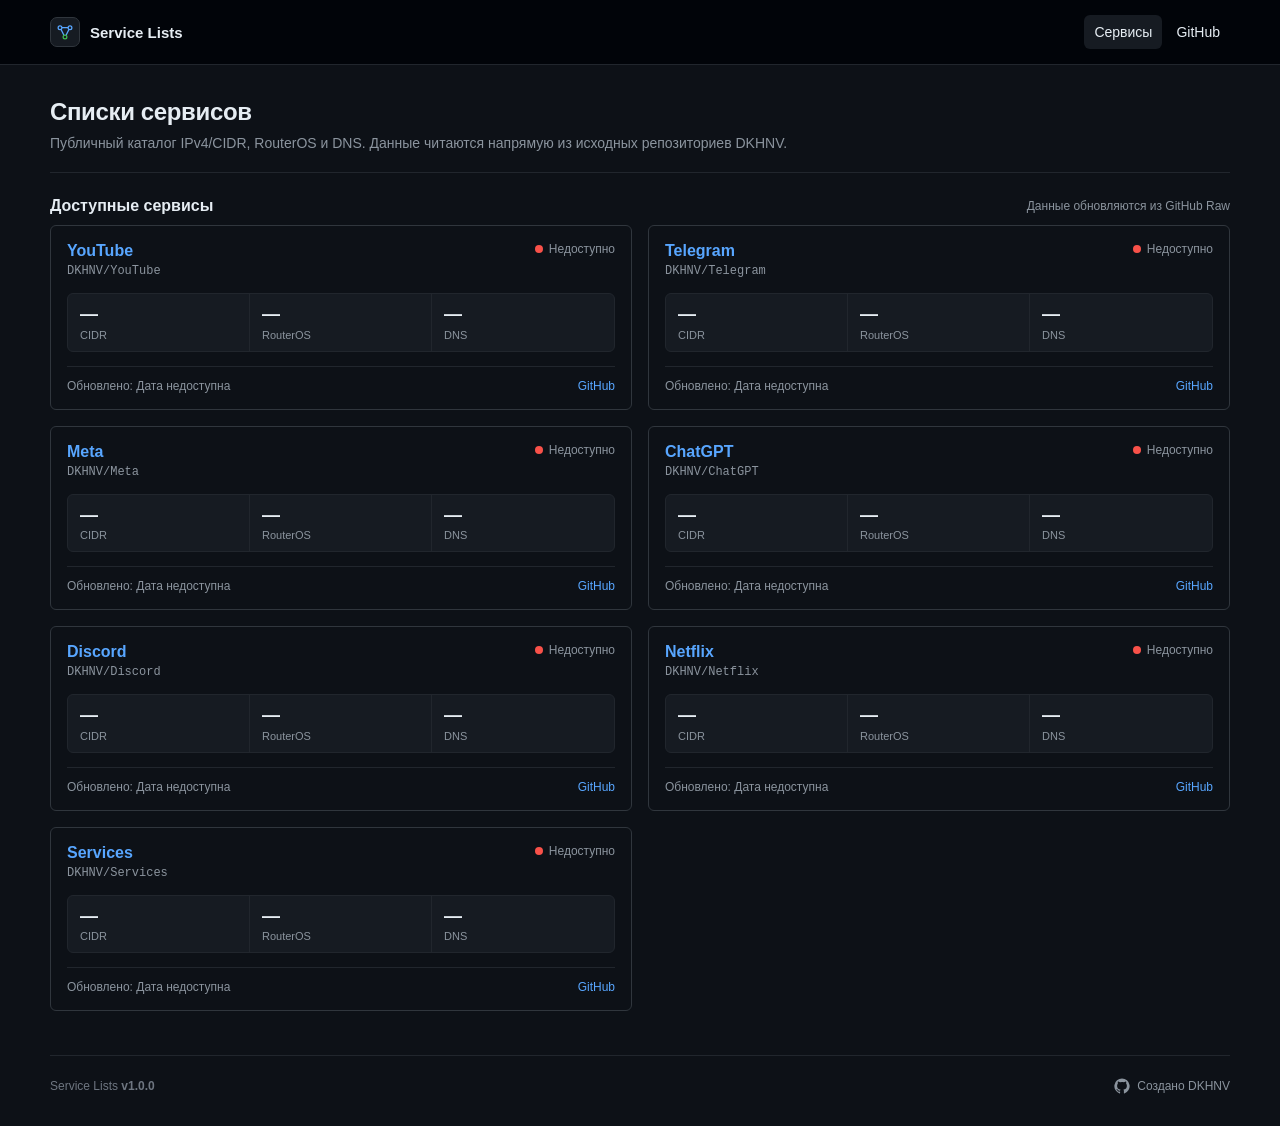
==== site/index.html @ 24a482f2 "Add files via upload" ====
<!doctype html>
<html lang="ru">
<head>
  <meta charset="utf-8">
  <meta name="viewport" content="width=device-width,initial-scale=1">
  <meta name="color-scheme" content="dark">
  <meta name="theme-color" content="#0d1117">
  <title>Service Lists</title>
  <link rel="icon" type="image/svg+xml" href="data:image/svg+xml,%3Csvg xmlns='http://www.w3.org/2000/svg' viewBox='0 0 32 32'%3E%3Crect width='32' height='32' rx='7' fill='%230d1117'/%3E%3Cpath d='M8 9h16M9.5 11.6l5 10M22.5 11.6l-5 10' fill='none' stroke='%2358a6ff' stroke-width='2.1' stroke-linecap='round'/%3E%3Ccircle cx='8' cy='9' r='3' fill='%23161b22' stroke='%2358a6ff' stroke-width='2'/%3E%3Ccircle cx='24' cy='9' r='3' fill='%23161b22' stroke='%2358a6ff' stroke-width='2'/%3E%3Ccircle cx='16' cy='24' r='3' fill='%23161b22' stroke='%233fb950' stroke-width='2'/%3E%3C/svg%3E">
  <link rel="stylesheet" href="assets/style.css">
  <script src="assets/app.js" defer></script>
</head>
<body>
  <header class="site-header">
    <div class="shell header-inner">
      <a class="brand" href="index.html" aria-label="Service Lists">
        <span class="brand-mark" aria-hidden="true">
          <svg viewBox="0 0 32 32" fill="none"><path d="M8 9h16M9.5 11.6l5 10M22.5 11.6l-5 10" stroke="currentColor" stroke-width="2.1" stroke-linecap="round"/><circle cx="8" cy="9" r="3" fill="#161b22" stroke="currentColor" stroke-width="2"/><circle cx="24" cy="9" r="3" fill="#161b22" stroke="currentColor" stroke-width="2"/><circle cx="16" cy="24" r="3" fill="#161b22" stroke="#3fb950" stroke-width="2"/></svg>
        </span>
        <span>Service Lists</span>
      </a>
      <nav aria-label="Основная навигация">
        <a class="active" href="index.html">Сервисы</a>
        <a href="https://github.com/DKHNV" target="_blank" rel="noopener noreferrer">GitHub</a>
      </nav>
    </div>
  </header>

  <main class="shell">
    <div class="page-head">
      <div>
        <h1>Списки сервисов</h1>
        <p class="subtitle">Публичный каталог IPv4/CIDR, RouterOS и DNS. Данные читаются напрямую из исходных репозиториев DKHNV.</p>
      </div>
    </div>

    <div data-fatal class="notice" hidden></div>

    <section class="section">
      <div class="section-head">
        <h2>Доступные сервисы</h2>
        <span class="muted small">Данные обновляются из GitHub Raw</span>
      </div>
      <div class="service-grid" data-service-grid></div>
    </section>
  </main>

  <footer class="shell">
    <div class="footer-inner">
      <span>Service Lists <strong>v1.0.0</strong></span>
      <a class="creator" href="https://github.com/DKHNV" target="_blank" rel="noopener noreferrer">
        <svg viewBox="0 0 24 24" aria-hidden="true"><path d="M12 .7A11.5 11.5 0 0 0 8.36 23.1c.58.1.79-.25.79-.56v-2.18c-3.22.7-3.9-1.37-3.9-1.37-.53-1.34-1.29-1.7-1.29-1.7-1.05-.72.08-.71.08-.71 1.17.08 1.78 1.2 1.78 1.2 1.04 1.78 2.72 1.27 3.38.97.1-.75.41-1.27.74-1.56-2.57-.29-5.27-1.29-5.27-5.69 0-1.26.45-2.28 1.19-3.09-.12-.29-.52-1.47.11-3.05 0 0 .97-.31 3.16 1.18A10.9 10.9 0 0 1 12 6.15c.98 0 1.96.13 2.88.39 2.19-1.49 3.15-1.18 3.15-1.18.63 1.58.23 2.76.11 3.05.74.81 1.19 1.83 1.19 3.09 0 4.41-2.71 5.39-5.29 5.68.42.36.79 1.06.79 2.14v3.22c0 .31.21.67.8.56A11.5 11.5 0 0 0 12 .7Z"/></svg>
        <span>Создано DKHNV</span>
      </a>
    </div>
  </footer>
</body>
</html>
---- site/assets/style.css ----
:root{
  --bg:#0d1117;
  --header:#010409;
  --surface:#161b22;
  --surface-hover:#1c2128;
  --border:#30363d;
  --border-muted:#21262d;
  --text:#e6edf3;
  --muted:#8b949e;
  --subtle:#6e7681;
  --blue:#58a6ff;
  --green:#3fb950;
  --green-bg:rgba(46,160,67,.15);
  --yellow:#d29922;
  --yellow-bg:rgba(187,128,9,.15);
  --red:#f85149;
  --red-bg:rgba(248,81,73,.12);
  --radius:6px;
  --mono:"SFMono-Regular",Consolas,"Liberation Mono",Menlo,monospace;
  --sans:-apple-system,BlinkMacSystemFont,"Segoe UI","Noto Sans",Helvetica,Arial,sans-serif,"Apple Color Emoji","Segoe UI Emoji";
}
*{box-sizing:border-box}
html{background:var(--bg);color:var(--text);font-family:var(--sans);font-size:14px}
body{margin:0;min-height:100vh;background:var(--bg);color:var(--text)}
a{color:var(--blue);text-decoration:none}
a:hover{text-decoration:underline}
.shell{width:min(1180px,calc(100% - 32px));margin:0 auto}
.site-header{background:var(--header);border-bottom:1px solid var(--border-muted)}
.header-inner{min-height:64px;display:flex;align-items:center;justify-content:space-between;gap:24px}
.brand{display:inline-flex;align-items:center;gap:10px;color:var(--text);font-size:15px;font-weight:600;text-decoration:none;white-space:nowrap}
.brand:hover{text-decoration:none}
.brand-mark{width:30px;height:30px;display:grid;place-items:center;border:1px solid var(--border);border-radius:7px;background:var(--surface);color:var(--blue)}
.brand-mark svg{width:20px;height:20px}
nav{display:flex;align-items:center;gap:4px}
nav a{display:inline-flex;align-items:center;min-height:34px;padding:6px 10px;border-radius:6px;color:var(--text);font-size:14px;font-weight:500;text-decoration:none}
nav a:hover,nav a.active{background:var(--surface);text-decoration:none}
main{padding:32px 0 44px}
.page-head{display:flex;align-items:flex-start;justify-content:space-between;gap:20px;margin-bottom:20px;padding-bottom:18px;border-bottom:1px solid var(--border-muted)}
.page-head h1{margin:0;font-size:24px;line-height:1.25;font-weight:600;letter-spacing:-.015em}
.subtitle{margin:6px 0 0;color:var(--muted);font-size:14px;line-height:1.5;max-width:760px}
.section{margin-top:24px}
.section-head{display:flex;align-items:center;justify-content:space-between;gap:14px;margin-bottom:10px}
.section-head h2{margin:0;font-size:16px;font-weight:600}
.service-grid{display:grid;grid-template-columns:repeat(2,minmax(0,1fr));gap:16px}
.service-card{padding:16px;border:1px solid var(--border);border-radius:var(--radius);background:var(--bg);transition:border-color .12s ease,background .12s ease}
.service-card:hover{border-color:#484f58;background:#0f141b}
.service-top{display:flex;align-items:flex-start;justify-content:space-between;gap:12px}
.service-name{color:var(--blue);font-size:16px;font-weight:600}
.repo-note{margin-top:4px;color:var(--muted);font-size:12px}
.status{display:inline-flex;align-items:center;gap:6px;color:var(--muted);font-size:12px;font-weight:500;white-space:nowrap}
.status::before{content:"";width:8px;height:8px;border-radius:50%;background:var(--subtle)}
.status.ok::before{background:var(--green)}
.status.warn::before{background:var(--yellow)}
.status.bad::before{background:var(--red)}
.stats{display:grid;grid-template-columns:repeat(3,1fr);margin:15px 0 12px;border:1px solid var(--border-muted);border-radius:6px;background:var(--surface);overflow:hidden}
.stat{padding:10px 12px;border-right:1px solid var(--border-muted)}
.stat:last-child{border-right:0}
.stat strong{display:block;font-size:18px;font-weight:600;line-height:1.2}
.stat span{display:block;margin-top:3px;color:var(--muted);font-size:11px}
.service-meta{display:flex;align-items:center;justify-content:space-between;gap:12px;margin-top:14px;padding-top:12px;border-top:1px solid var(--border-muted);color:var(--muted);font-size:12px}
.muted{color:var(--muted)}
.small{font-size:12px}
.mono{font-family:var(--mono)}
.button-row{display:flex;align-items:center;gap:8px;flex-wrap:wrap}
.button,button{appearance:none;display:inline-flex;align-items:center;justify-content:center;gap:7px;min-height:32px;padding:5px 12px;border:1px solid rgba(240,246,252,.1);border-radius:6px;background:#21262d;color:var(--text);font:500 14px var(--sans);cursor:pointer;text-decoration:none;white-space:nowrap;transition:background .12s ease,border-color .12s ease}
.button:hover,button:hover{background:#30363d;border-color:#8b949e;text-decoration:none}
.button.primary{background:#238636;color:#fff}
.button.primary:hover{background:#2ea043}
.button:disabled,button:disabled{cursor:not-allowed;opacity:.6}
.tabs{display:inline-flex;align-items:center;margin:0 0 12px;border:1px solid var(--border);border-radius:6px;overflow:hidden;background:var(--surface)}
.tab{min-height:32px;padding:5px 12px;border:0;border-right:1px solid var(--border);border-radius:0;background:transparent;color:var(--muted);font-size:12px;box-shadow:none}
.tab:last-child{border-right:0}
.tab:hover{background:var(--surface-hover);border-color:var(--border);color:var(--text)}
.tab.active{background:#21262d;color:var(--text);font-weight:600}
.file-box{border:1px solid var(--border);border-radius:var(--radius);overflow:hidden}
.file-head{display:flex;align-items:center;justify-content:space-between;gap:16px;padding:10px 12px;border-bottom:1px solid var(--border);background:var(--surface)}
.file-name{font:12px var(--mono);color:var(--text);overflow-wrap:anywhere}
pre{margin:0;max-height:590px;overflow:auto;padding:14px;background:#010409;color:#c9d1d9;font:12px/1.6 var(--mono);white-space:pre;tab-size:2}
.summary-grid{display:grid;grid-template-columns:repeat(4,minmax(0,1fr));gap:0;border:1px solid var(--border);border-radius:var(--radius);overflow:hidden;background:var(--surface);margin-bottom:18px}
.summary-item{min-width:0;padding:15px;border-right:1px solid var(--border)}
.summary-item:last-child{border-right:0}
.summary-label{color:var(--muted);font-size:12px;margin-bottom:6px}
.summary-value{font-size:16px;font-weight:600;overflow-wrap:anywhere}
.notice{padding:10px 12px;border:1px solid rgba(210,153,34,.4);border-radius:var(--radius);background:var(--yellow-bg);color:#e3b341;font-size:13px;line-height:1.45}
.loading{color:var(--muted)}
.skeleton{display:inline-block;min-width:34px;height:16px;border-radius:4px;background:linear-gradient(90deg,#21262d 25%,#30363d 50%,#21262d 75%);background-size:200% 100%;animation:pulse 1.4s infinite}
@keyframes pulse{to{background-position:-200% 0}}
footer{padding:0 0 32px;color:var(--subtle);font-size:12px}
.footer-inner{display:flex;align-items:center;justify-content:space-between;gap:16px;padding-top:22px;border-top:1px solid var(--border-muted)}
.creator{display:inline-flex;align-items:center;gap:7px;color:var(--muted);text-decoration:none}
.creator:hover{color:var(--blue);text-decoration:none}
.creator svg{width:16px;height:16px;fill:currentColor}
@media(max-width:820px){.service-grid{grid-template-columns:1fr}.summary-grid{grid-template-columns:repeat(2,minmax(0,1fr))}.summary-item:nth-child(2){border-right:0}.summary-item:nth-child(-n+2){border-bottom:1px solid var(--border)}}
@media(max-width:600px){.shell{width:min(100% - 20px,1180px)}.header-inner{align-items:flex-start;flex-direction:column;padding:14px 0}nav{width:100%;overflow:auto}.page-head{flex-direction:column}.stats{grid-template-columns:1fr}.stat{border-right:0;border-bottom:1px solid var(--border-muted)}.stat:last-child{border-bottom:0}.summary-grid{grid-template-columns:1fr}.summary-item{border-right:0!important;border-bottom:1px solid var(--border)!important}.summary-item:last-child{border-bottom:0!important}.service-meta,.footer-inner,.file-head{align-items:flex-start;flex-direction:column}}
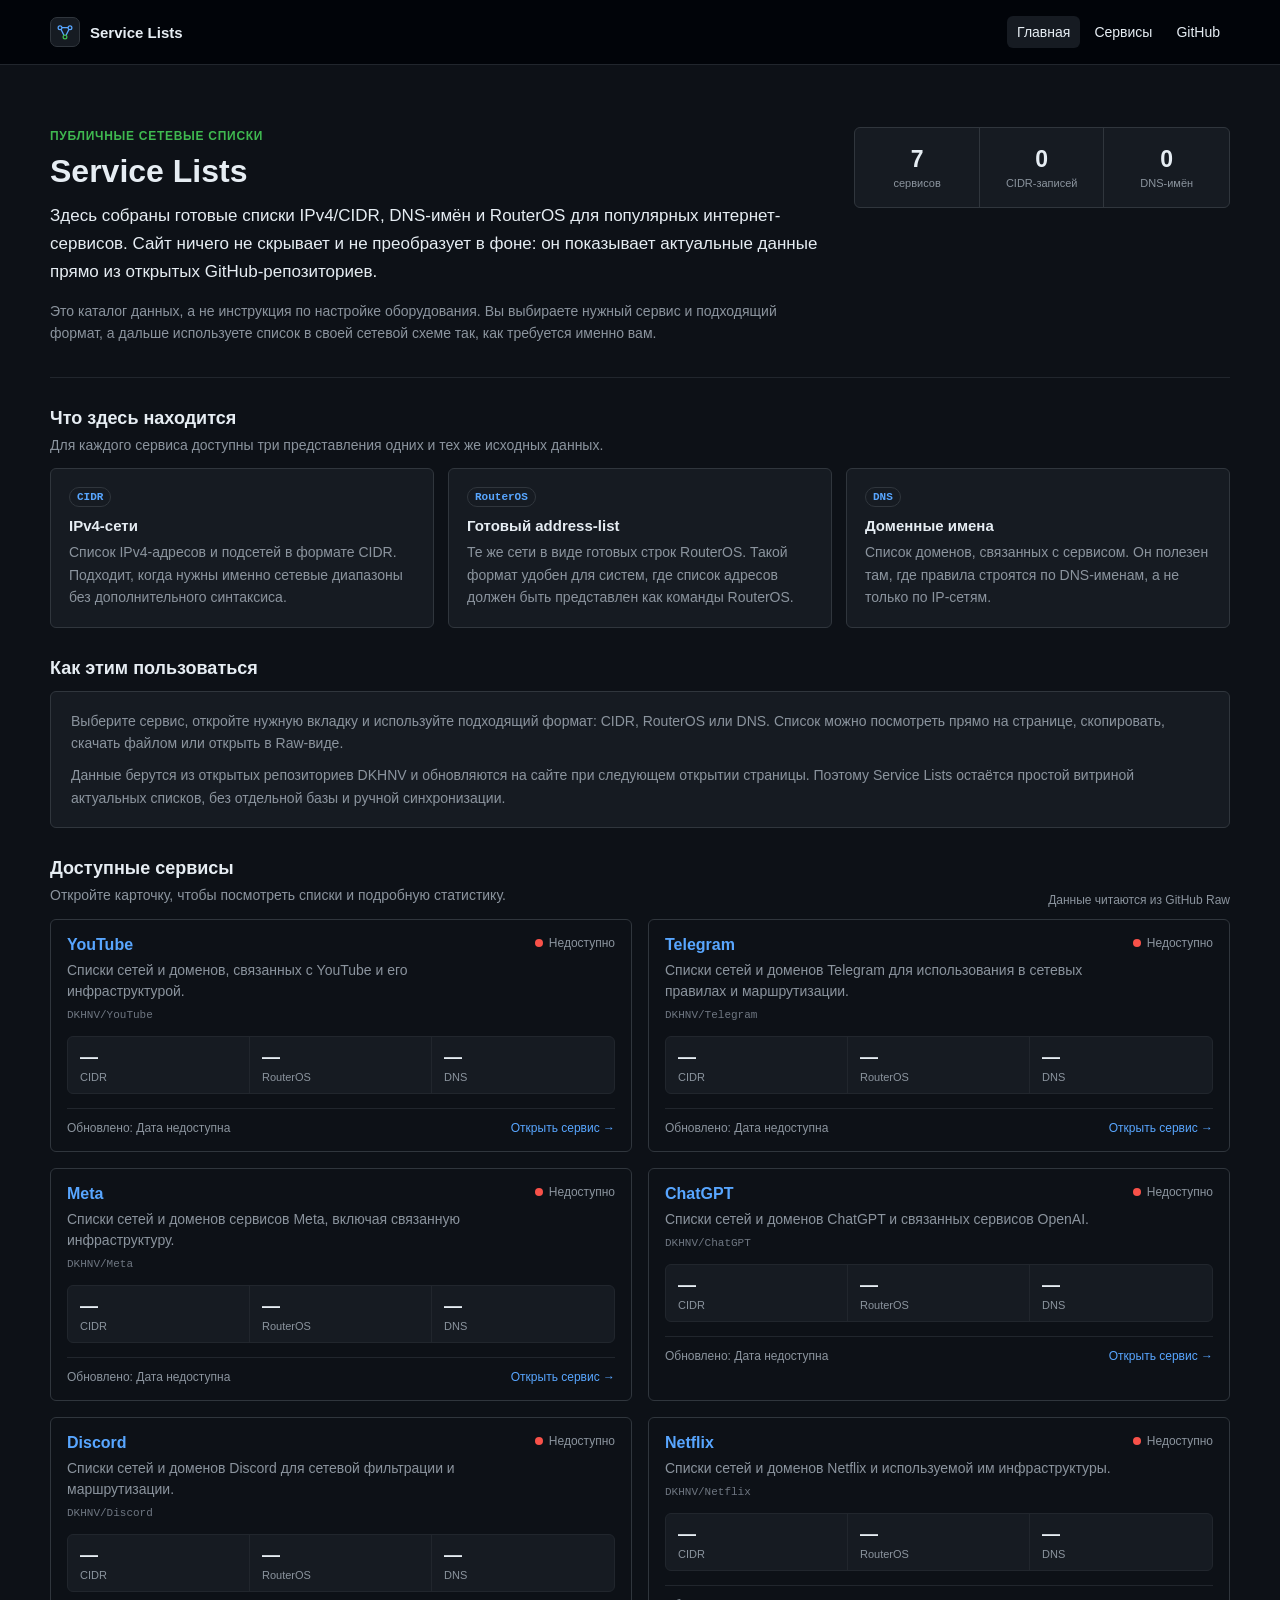
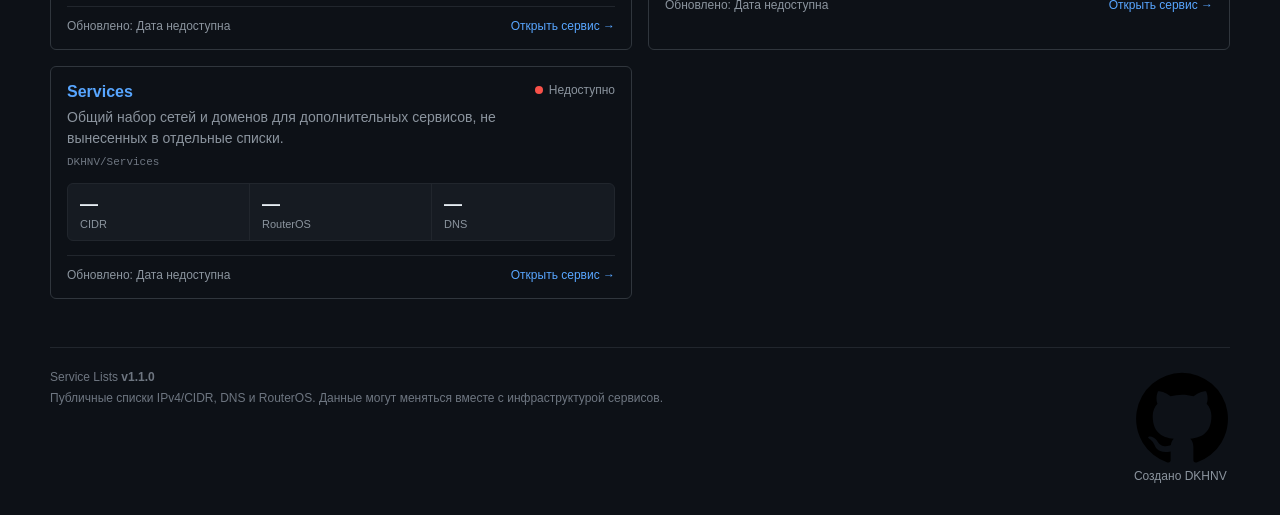
==== commit 0a63bdee: "Add files via upload" ====
--- a/site/index.html
+++ b/site/index.html
@@ -20,26 +20,71 @@
         <span>Service Lists</span>
       </a>
       <nav aria-label="Основная навигация">
-        <a class="active" href="index.html">Сервисы</a>
-        <a href="https://github.com/DKHNV" target="_blank" rel="noopener noreferrer">GitHub</a>
+        <a class="active" href="index.html">Главная</a>
+        <a href="#services">Сервисы</a>
+        <a href="https://github.com/DKHNV/Service-Lists" target="_blank" rel="noopener noreferrer">GitHub</a>
       </nav>
     </div>
   </header>
 
   <main class="shell">
-    <div class="page-head">
-      <div>
-        <h1>Списки сервисов</h1>
-        <p class="subtitle">Публичный каталог IPv4/CIDR, RouterOS и DNS. Данные читаются напрямую из исходных репозиториев DKHNV.</p>
+    <section class="hero">
+      <div class="hero-copy">
+        <span class="eyebrow">Публичные сетевые списки</span>
+        <h1>Service Lists</h1>
+        <p class="hero-text">Здесь собраны готовые списки IPv4/CIDR, DNS-имён и RouterOS для популярных интернет-сервисов. Сайт ничего не скрывает и не преобразует в фоне: он показывает актуальные данные прямо из открытых GitHub-репозиториев.</p>
+        <p class="hero-note">Это каталог данных, а не инструкция по настройке оборудования. Вы выбираете нужный сервис и подходящий формат, а дальше используете список в своей сетевой схеме так, как требуется именно вам.</p>
       </div>
-    </div>
+      <div class="overview" aria-label="Общая статистика">
+        <div class="overview-item"><strong data-total-services>7</strong><span>сервисов</span></div>
+        <div class="overview-item"><strong data-total-cidr>—</strong><span>CIDR-записей</span></div>
+        <div class="overview-item"><strong data-total-dns>—</strong><span>DNS-имён</span></div>
+      </div>
+    </section>
 
     <div data-fatal class="notice" hidden></div>
 
-    <section class="section">
+    <section class="section explainer">
       <div class="section-head">
-        <h2>Доступные сервисы</h2>
-        <span class="muted small">Данные обновляются из GitHub Raw</span>
+        <div>
+          <h2>Что здесь находится</h2>
+          <p class="section-copy">Для каждого сервиса доступны три представления одних и тех же исходных данных.</p>
+        </div>
+      </div>
+      <div class="format-grid">
+        <article class="format-card">
+          <span class="format-badge">CIDR</span>
+          <h3>IPv4-сети</h3>
+          <p>Список IPv4-адресов и подсетей в формате CIDR. Подходит, когда нужны именно сетевые диапазоны без дополнительного синтаксиса.</p>
+        </article>
+        <article class="format-card">
+          <span class="format-badge">RouterOS</span>
+          <h3>Готовый address-list</h3>
+          <p>Те же сети в виде готовых строк RouterOS. Такой формат удобен для систем, где список адресов должен быть представлен как команды RouterOS.</p>
+        </article>
+        <article class="format-card">
+          <span class="format-badge">DNS</span>
+          <h3>Доменные имена</h3>
+          <p>Список доменов, связанных с сервисом. Он полезен там, где правила строятся по DNS-именам, а не только по IP-сетям.</p>
+        </article>
+      </div>
+    </section>
+
+    <section class="section how-it-works">
+      <div class="section-head"><h2>Как этим пользоваться</h2></div>
+      <div class="info-panel">
+        <p>Выберите сервис, откройте нужную вкладку и используйте подходящий формат: CIDR, RouterOS или DNS. Список можно посмотреть прямо на странице, скопировать, скачать файлом или открыть в Raw-виде.</p>
+        <p>Данные берутся из открытых репозиториев DKHNV и обновляются на сайте при следующем открытии страницы. Поэтому Service Lists остаётся простой витриной актуальных списков, без отдельной базы и ручной синхронизации.</p>
+      </div>
+    </section>
+
+    <section class="section" id="services">
+      <div class="section-head">
+        <div>
+          <h2>Доступные сервисы</h2>
+          <p class="section-copy">Откройте карточку, чтобы посмотреть списки и подробную статистику.</p>
+        </div>
+        <span class="muted small">Данные читаются из GitHub Raw</span>
       </div>
       <div class="service-grid" data-service-grid></div>
     </section>
@@ -47,7 +92,10 @@
 
   <footer class="shell">
     <div class="footer-inner">
-      <span>Service Lists <strong>v1.0.0</strong></span>
+      <div>
+        <span>Service Lists <strong>v1.1.0</strong></span>
+        <span class="footer-note">Публичные списки IPv4/CIDR, DNS и RouterOS. Данные могут меняться вместе с инфраструктурой сервисов.</span>
+      </div>
       <a class="creator" href="https://github.com/DKHNV" target="_blank" rel="noopener noreferrer">
         <svg viewBox="0 0 24 24" aria-hidden="true"><path d="M12 .7A11.5 11.5 0 0 0 8.36 23.1c.58.1.79-.25.79-.56v-2.18c-3.22.7-3.9-1.37-3.9-1.37-.53-1.34-1.29-1.7-1.29-1.7-1.05-.72.08-.71.08-.71 1.17.08 1.78 1.2 1.78 1.2 1.04 1.78 2.72 1.27 3.38.97.1-.75.41-1.27.74-1.56-2.57-.29-5.27-1.29-5.27-5.69 0-1.26.45-2.28 1.19-3.09-.12-.29-.52-1.47.11-3.05 0 0 .97-.31 3.16 1.18A10.9 10.9 0 0 1 12 6.15c.98 0 1.96.13 2.88.39 2.19-1.49 3.15-1.18 3.15-1.18.63 1.58.23 2.76.11 3.05.74.81 1.19 1.83 1.19 3.09 0 4.41-2.71 5.39-5.29 5.68.42.36.79 1.06.79 2.14v3.22c0 .31.21.67.8.56A11.5 11.5 0 0 0 12 .7Z"/></svg>
         <span>Создано DKHNV</span>
--- a/site/assets/style.css
+++ b/site/assets/style.css
@@ -1,94 +1,11 @@
-:root{
-  --bg:#0d1117;
-  --header:#010409;
-  --surface:#161b22;
-  --surface-hover:#1c2128;
-  --border:#30363d;
-  --border-muted:#21262d;
-  --text:#e6edf3;
-  --muted:#8b949e;
-  --subtle:#6e7681;
-  --blue:#58a6ff;
-  --green:#3fb950;
-  --green-bg:rgba(46,160,67,.15);
-  --yellow:#d29922;
-  --yellow-bg:rgba(187,128,9,.15);
-  --red:#f85149;
-  --red-bg:rgba(248,81,73,.12);
-  --radius:6px;
-  --mono:"SFMono-Regular",Consolas,"Liberation Mono",Menlo,monospace;
-  --sans:-apple-system,BlinkMacSystemFont,"Segoe UI","Noto Sans",Helvetica,Arial,sans-serif,"Apple Color Emoji","Segoe UI Emoji";
-}
-*{box-sizing:border-box}
-html{background:var(--bg);color:var(--text);font-family:var(--sans);font-size:14px}
-body{margin:0;min-height:100vh;background:var(--bg);color:var(--text)}
-a{color:var(--blue);text-decoration:none}
-a:hover{text-decoration:underline}
-.shell{width:min(1180px,calc(100% - 32px));margin:0 auto}
-.site-header{background:var(--header);border-bottom:1px solid var(--border-muted)}
-.header-inner{min-height:64px;display:flex;align-items:center;justify-content:space-between;gap:24px}
-.brand{display:inline-flex;align-items:center;gap:10px;color:var(--text);font-size:15px;font-weight:600;text-decoration:none;white-space:nowrap}
-.brand:hover{text-decoration:none}
-.brand-mark{width:30px;height:30px;display:grid;place-items:center;border:1px solid var(--border);border-radius:7px;background:var(--surface);color:var(--blue)}
-.brand-mark svg{width:20px;height:20px}
-nav{display:flex;align-items:center;gap:4px}
-nav a{display:inline-flex;align-items:center;min-height:34px;padding:6px 10px;border-radius:6px;color:var(--text);font-size:14px;font-weight:500;text-decoration:none}
-nav a:hover,nav a.active{background:var(--surface);text-decoration:none}
-main{padding:32px 0 44px}
-.page-head{display:flex;align-items:flex-start;justify-content:space-between;gap:20px;margin-bottom:20px;padding-bottom:18px;border-bottom:1px solid var(--border-muted)}
-.page-head h1{margin:0;font-size:24px;line-height:1.25;font-weight:600;letter-spacing:-.015em}
-.subtitle{margin:6px 0 0;color:var(--muted);font-size:14px;line-height:1.5;max-width:760px}
-.section{margin-top:24px}
-.section-head{display:flex;align-items:center;justify-content:space-between;gap:14px;margin-bottom:10px}
-.section-head h2{margin:0;font-size:16px;font-weight:600}
-.service-grid{display:grid;grid-template-columns:repeat(2,minmax(0,1fr));gap:16px}
-.service-card{padding:16px;border:1px solid var(--border);border-radius:var(--radius);background:var(--bg);transition:border-color .12s ease,background .12s ease}
-.service-card:hover{border-color:#484f58;background:#0f141b}
-.service-top{display:flex;align-items:flex-start;justify-content:space-between;gap:12px}
-.service-name{color:var(--blue);font-size:16px;font-weight:600}
-.repo-note{margin-top:4px;color:var(--muted);font-size:12px}
-.status{display:inline-flex;align-items:center;gap:6px;color:var(--muted);font-size:12px;font-weight:500;white-space:nowrap}
-.status::before{content:"";width:8px;height:8px;border-radius:50%;background:var(--subtle)}
-.status.ok::before{background:var(--green)}
-.status.warn::before{background:var(--yellow)}
-.status.bad::before{background:var(--red)}
-.stats{display:grid;grid-template-columns:repeat(3,1fr);margin:15px 0 12px;border:1px solid var(--border-muted);border-radius:6px;background:var(--surface);overflow:hidden}
-.stat{padding:10px 12px;border-right:1px solid var(--border-muted)}
-.stat:last-child{border-right:0}
-.stat strong{display:block;font-size:18px;font-weight:600;line-height:1.2}
-.stat span{display:block;margin-top:3px;color:var(--muted);font-size:11px}
-.service-meta{display:flex;align-items:center;justify-content:space-between;gap:12px;margin-top:14px;padding-top:12px;border-top:1px solid var(--border-muted);color:var(--muted);font-size:12px}
-.muted{color:var(--muted)}
-.small{font-size:12px}
-.mono{font-family:var(--mono)}
-.button-row{display:flex;align-items:center;gap:8px;flex-wrap:wrap}
-.button,button{appearance:none;display:inline-flex;align-items:center;justify-content:center;gap:7px;min-height:32px;padding:5px 12px;border:1px solid rgba(240,246,252,.1);border-radius:6px;background:#21262d;color:var(--text);font:500 14px var(--sans);cursor:pointer;text-decoration:none;white-space:nowrap;transition:background .12s ease,border-color .12s ease}
-.button:hover,button:hover{background:#30363d;border-color:#8b949e;text-decoration:none}
-.button.primary{background:#238636;color:#fff}
-.button.primary:hover{background:#2ea043}
-.button:disabled,button:disabled{cursor:not-allowed;opacity:.6}
-.tabs{display:inline-flex;align-items:center;margin:0 0 12px;border:1px solid var(--border);border-radius:6px;overflow:hidden;background:var(--surface)}
-.tab{min-height:32px;padding:5px 12px;border:0;border-right:1px solid var(--border);border-radius:0;background:transparent;color:var(--muted);font-size:12px;box-shadow:none}
-.tab:last-child{border-right:0}
-.tab:hover{background:var(--surface-hover);border-color:var(--border);color:var(--text)}
-.tab.active{background:#21262d;color:var(--text);font-weight:600}
-.file-box{border:1px solid var(--border);border-radius:var(--radius);overflow:hidden}
-.file-head{display:flex;align-items:center;justify-content:space-between;gap:16px;padding:10px 12px;border-bottom:1px solid var(--border);background:var(--surface)}
-.file-name{font:12px var(--mono);color:var(--text);overflow-wrap:anywhere}
-pre{margin:0;max-height:590px;overflow:auto;padding:14px;background:#010409;color:#c9d1d9;font:12px/1.6 var(--mono);white-space:pre;tab-size:2}
-.summary-grid{display:grid;grid-template-columns:repeat(4,minmax(0,1fr));gap:0;border:1px solid var(--border);border-radius:var(--radius);overflow:hidden;background:var(--surface);margin-bottom:18px}
-.summary-item{min-width:0;padding:15px;border-right:1px solid var(--border)}
-.summary-item:last-child{border-right:0}
-.summary-label{color:var(--muted);font-size:12px;margin-bottom:6px}
-.summary-value{font-size:16px;font-weight:600;overflow-wrap:anywhere}
-.notice{padding:10px 12px;border:1px solid rgba(210,153,34,.4);border-radius:var(--radius);background:var(--yellow-bg);color:#e3b341;font-size:13px;line-height:1.45}
-.loading{color:var(--muted)}
-.skeleton{display:inline-block;min-width:34px;height:16px;border-radius:4px;background:linear-gradient(90deg,#21262d 25%,#30363d 50%,#21262d 75%);background-size:200% 100%;animation:pulse 1.4s infinite}
-@keyframes pulse{to{background-position:-200% 0}}
-footer{padding:0 0 32px;color:var(--subtle);font-size:12px}
-.footer-inner{display:flex;align-items:center;justify-content:space-between;gap:16px;padding-top:22px;border-top:1px solid var(--border-muted)}
-.creator{display:inline-flex;align-items:center;gap:7px;color:var(--muted);text-decoration:none}
-.creator:hover{color:var(--blue);text-decoration:none}
-.creator svg{width:16px;height:16px;fill:currentColor}
-@media(max-width:820px){.service-grid{grid-template-columns:1fr}.summary-grid{grid-template-columns:repeat(2,minmax(0,1fr))}.summary-item:nth-child(2){border-right:0}.summary-item:nth-child(-n+2){border-bottom:1px solid var(--border)}}
-@media(max-width:600px){.shell{width:min(100% - 20px,1180px)}.header-inner{align-items:flex-start;flex-direction:column;padding:14px 0}nav{width:100%;overflow:auto}.page-head{flex-direction:column}.stats{grid-template-columns:1fr}.stat{border-right:0;border-bottom:1px solid var(--border-muted)}.stat:last-child{border-bottom:0}.summary-grid{grid-template-columns:1fr}.summary-item{border-right:0!important;border-bottom:1px solid var(--border)!important}.summary-item:last-child{border-bottom:0!important}.service-meta,.footer-inner,.file-head{align-items:flex-start;flex-direction:column}}
+:root{--bg:#0d1117;--header:#010409;--surface:#161b22;--surface-hover:#1c2128;--border:#30363d;--border-muted:#21262d;--text:#e6edf3;--muted:#8b949e;--subtle:#6e7681;--blue:#58a6ff;--green:#3fb950;--yellow:#d29922;--red:#f85149;--radius:6px;--mono:"SFMono-Regular",Consolas,"Liberation Mono",Menlo,monospace;--sans:-apple-system,BlinkMacSystemFont,"Segoe UI","Noto Sans",Helvetica,Arial,sans-serif}
+*{box-sizing:border-box}html{background:var(--bg);color:var(--text);font-family:var(--sans);font-size:14px;scroll-behavior:smooth}body{margin:0;min-height:100vh;background:var(--bg);color:var(--text)}a{color:var(--blue);text-decoration:none}a:hover{text-decoration:underline}.shell{width:min(1180px,calc(100% - 32px));margin:0 auto}.site-header{background:var(--header);border-bottom:1px solid var(--border-muted);position:sticky;top:0;z-index:20}.header-inner{min-height:64px;display:flex;align-items:center;justify-content:space-between;gap:24px}.brand{display:inline-flex;align-items:center;gap:10px;color:var(--text);font-size:15px;font-weight:600;text-decoration:none}.brand:hover{text-decoration:none}.brand-mark{width:30px;height:30px;display:grid;place-items:center;border:1px solid var(--border);border-radius:7px;background:var(--surface);color:var(--blue)}.brand-mark svg{width:20px;height:20px}nav{display:flex;align-items:center;gap:4px}nav a{padding:8px 10px;border-radius:6px;color:var(--text);font-weight:500;text-decoration:none}nav a:hover,nav a.active{background:var(--surface);text-decoration:none}main{padding:34px 0 48px}
+.hero{display:grid;grid-template-columns:minmax(0,1.55fr) minmax(300px,.75fr);gap:28px;align-items:start;padding:28px 0 32px;border-bottom:1px solid var(--border-muted)}.eyebrow{display:inline-block;margin-bottom:10px;color:var(--green);font-size:12px;font-weight:600;text-transform:uppercase;letter-spacing:.06em}.hero h1{margin:0 0 12px;font-size:32px;line-height:1.15}.hero-text{margin:0;color:var(--text);font-size:17px;line-height:1.65;max-width:820px}.hero-note{margin:14px 0 0;color:var(--muted);font-size:14px;line-height:1.6;max-width:820px}.overview{display:grid;grid-template-columns:repeat(3,1fr);border:1px solid var(--border);border-radius:var(--radius);background:var(--surface);overflow:hidden}.overview-item{padding:18px 14px;border-right:1px solid var(--border);text-align:center}.overview-item:last-child{border-right:0}.overview-item strong{display:block;font-size:23px}.overview-item span{display:block;margin-top:4px;color:var(--muted);font-size:11px}
+.page-head{display:flex;align-items:flex-start;justify-content:space-between;gap:20px;margin-bottom:20px;padding-bottom:18px;border-bottom:1px solid var(--border-muted)}.page-head h1{margin:5px 0 0;font-size:26px}.subtitle,.section-copy{margin:6px 0 0;color:var(--muted);line-height:1.55}.back-link{font-size:12px;color:var(--muted)}.section{margin-top:30px}.section-head{display:flex;align-items:flex-end;justify-content:space-between;gap:14px;margin-bottom:12px}.section-head h2{margin:0;font-size:18px}.format-grid{display:grid;grid-template-columns:repeat(3,1fr);gap:14px}.format-card,.info-panel,.source-box{border:1px solid var(--border);border-radius:var(--radius);background:var(--surface)}.format-card{padding:18px}.format-card h3{margin:10px 0 7px;font-size:15px}.format-card p,.info-panel p{margin:0;color:var(--muted);line-height:1.6}.format-badge{display:inline-flex;padding:3px 7px;border:1px solid var(--border);border-radius:20px;color:var(--blue);font:600 11px var(--mono)}.info-panel{padding:18px 20px}.info-panel p+p{margin-top:10px}
+.service-grid{display:grid;grid-template-columns:repeat(2,minmax(0,1fr));gap:16px}.service-card{padding:16px;border:1px solid var(--border);border-radius:var(--radius);background:var(--bg)}.service-card:hover{border-color:#484f58;background:#0f141b}.service-top{display:flex;align-items:flex-start;justify-content:space-between;gap:12px}.service-name{font-size:16px;font-weight:600}.service-description{margin:6px 0 0;color:var(--muted);line-height:1.5}.repo-note{margin-top:7px;color:var(--subtle);font-size:11px}.status{display:inline-flex;align-items:center;gap:6px;color:var(--muted);font-size:12px}.status::before{content:"";width:8px;height:8px;border-radius:50%;background:var(--subtle)}.status.ok::before{background:var(--green)}.status.warn::before{background:var(--yellow)}.status.bad::before{background:var(--red)}.stats{display:grid;grid-template-columns:repeat(3,1fr);margin:15px 0 12px;border:1px solid var(--border-muted);border-radius:6px;background:var(--surface);overflow:hidden}.stat{padding:10px 12px;border-right:1px solid var(--border-muted)}.stat:last-child{border-right:0}.stat strong{display:block;font-size:18px}.stat span{display:block;margin-top:3px;color:var(--muted);font-size:11px}.service-meta{display:flex;align-items:center;justify-content:space-between;gap:12px;margin-top:14px;padding-top:12px;border-top:1px solid var(--border-muted);color:var(--muted);font-size:12px}
+.source-box{display:flex;align-items:center;justify-content:space-between;gap:20px;padding:14px 16px;margin-bottom:18px}.source-label{display:block;color:var(--muted);font-size:11px;margin-bottom:4px}.summary-grid{display:grid;grid-template-columns:repeat(4,minmax(0,1fr));border:1px solid var(--border);border-radius:var(--radius);overflow:hidden;background:var(--surface)}.summary-item{padding:15px;border-right:1px solid var(--border)}.summary-item:last-child{border-right:0}.summary-label,.summary-hint{color:var(--muted);font-size:12px}.summary-value{margin-top:6px;font-size:17px;font-weight:600}.summary-hint{margin-top:3px}
+.tabs{display:inline-flex;margin-bottom:10px;border:1px solid var(--border);border-radius:6px;overflow:hidden;background:var(--surface)}.tab{appearance:none;min-height:34px;padding:5px 12px;border:0;border-right:1px solid var(--border);background:transparent;color:var(--muted);font:500 12px var(--sans);cursor:pointer}.tab:last-child{border-right:0}.tab.active{background:#21262d;color:var(--text);font-weight:600}.tab span{margin-left:5px;color:var(--subtle)}.tab.active span{color:var(--blue)}.type-help{display:flex;gap:9px;align-items:baseline;margin-bottom:10px;color:var(--muted);font-size:12px}.type-help strong{color:var(--text)}
+.file-box{border:1px solid var(--border);border-radius:var(--radius);overflow:hidden}.file-head{display:flex;align-items:center;justify-content:space-between;gap:16px;padding:10px 12px;border-bottom:1px solid var(--border);background:var(--surface)}.file-name{font:12px var(--mono)}pre{margin:0;max-height:590px;overflow:auto;padding:14px;background:#010409;color:#c9d1d9;font:12px/1.6 var(--mono);white-space:pre}.button-row{display:flex;align-items:center;gap:8px;flex-wrap:wrap}.button,button{appearance:none;display:inline-flex;align-items:center;justify-content:center;min-height:32px;padding:5px 12px;border:1px solid rgba(240,246,252,.1);border-radius:6px;background:#21262d;color:var(--text);font:500 14px var(--sans);cursor:pointer;text-decoration:none}.button:hover,button:hover{background:#30363d;text-decoration:none}.button:disabled,button:disabled{cursor:not-allowed;opacity:.55}.success{border-color:rgba(63,185,80,.5)!important;color:#7ee787!important}.notice{padding:10px 12px;border:1px solid rgba(210,153,34,.4);border-radius:var(--radius);background:rgba(187,128,9,.15);color:#e3b341}.muted{color:var(--muted)}.small{font-size:12px}.mono{font-family:var(--mono)}.skeleton{display:inline-block;min-width:34px;height:16px;border-radius:4px;background:#21262d}
+footer{padding:0 0 32px;color:var(--subtle);font-size:12px}.footer-inner{display:flex;align-items:flex-start;justify-content:space-between;gap:16px;padding-top:22px;border-top:1px solid var(--border-muted)}.footer-note{display:block;margin-top:5px;max-width:700px;line-height:1.5}.creator{color:var(--muted)}
+@media(max-width:900px){.hero{grid-template-columns:1fr}.format-grid{grid-template-columns:1fr}.overview{max-width:520px}.service-grid{grid-template-columns:1fr}.summary-grid{grid-template-columns:repeat(2,1fr)}}
+@media(max-width:600px){.shell{width:min(100% - 20px,1180px)}.header-inner{align-items:flex-start;flex-direction:column;padding:14px 0}nav{width:100%;overflow:auto}.overview{grid-template-columns:1fr}.overview-item{border-right:0;border-bottom:1px solid var(--border)}.overview-item:last-child{border-bottom:0}.page-head,.source-box,.footer-inner,.file-head{flex-direction:column;align-items:flex-start}.summary-grid{grid-template-columns:1fr}.summary-item{border-right:0;border-bottom:1px solid var(--border)}.summary-item:last-child{border-bottom:0}.stats{grid-template-columns:1fr}.stat{border-right:0;border-bottom:1px solid var(--border-muted)}.stat:last-child{border-bottom:0}}
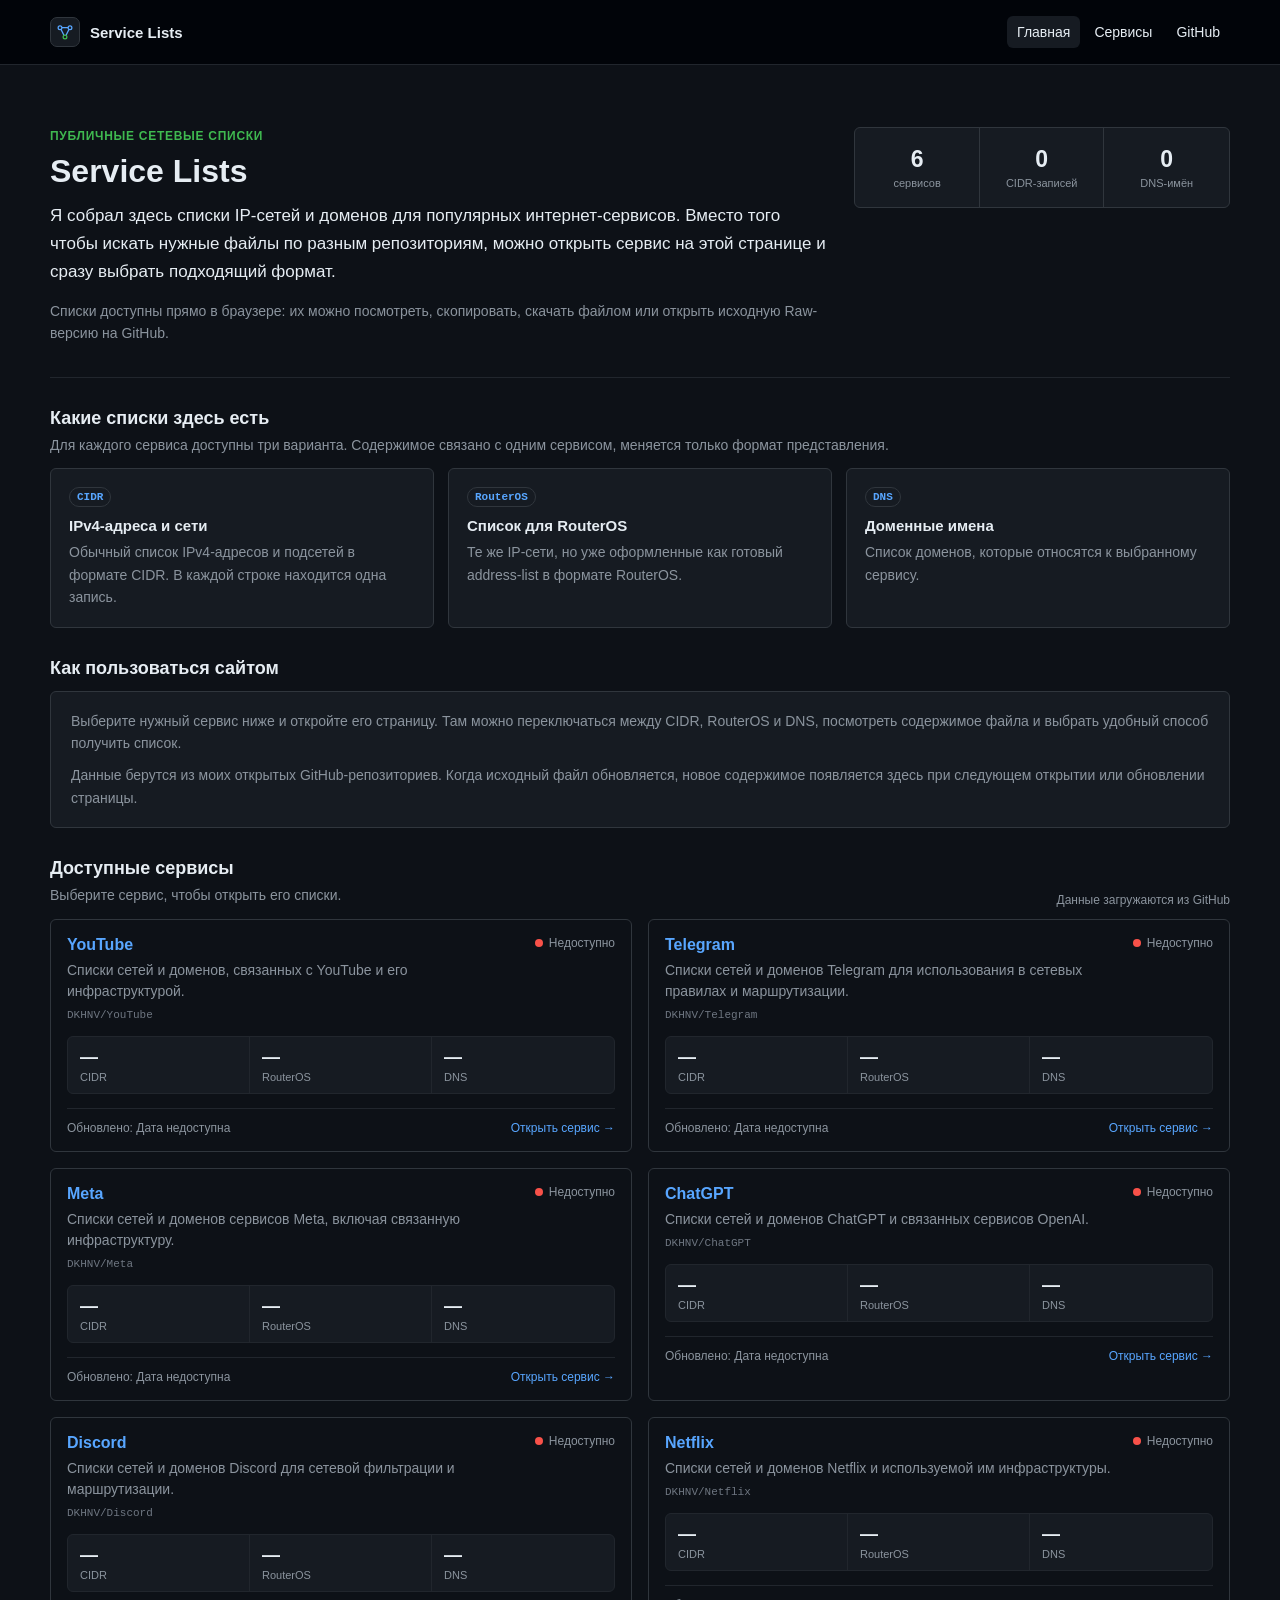
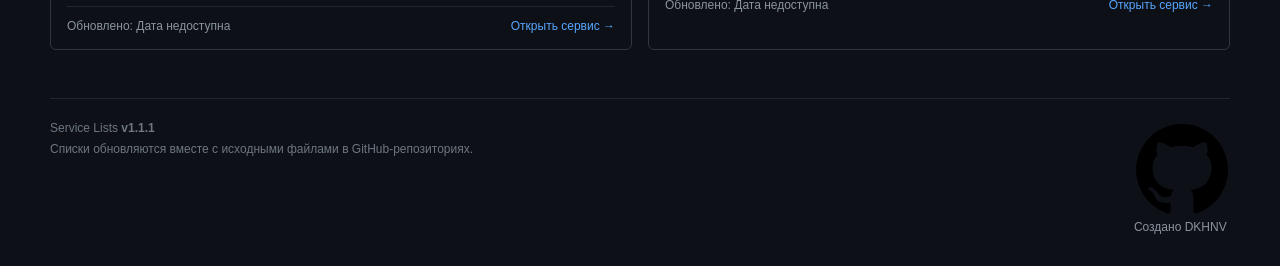
==== commit 2e867014: "Add files via upload" ====
--- a/site/index.html
+++ b/site/index.html
@@ -32,11 +32,11 @@
       <div class="hero-copy">
         <span class="eyebrow">Публичные сетевые списки</span>
         <h1>Service Lists</h1>
-        <p class="hero-text">Здесь собраны готовые списки IPv4/CIDR, DNS-имён и RouterOS для популярных интернет-сервисов. Сайт ничего не скрывает и не преобразует в фоне: он показывает актуальные данные прямо из открытых GitHub-репозиториев.</p>
-        <p class="hero-note">Это каталог данных, а не инструкция по настройке оборудования. Вы выбираете нужный сервис и подходящий формат, а дальше используете список в своей сетевой схеме так, как требуется именно вам.</p>
+        <p class="hero-text">Я собрал здесь списки IP-сетей и доменов для популярных интернет-сервисов. Вместо того чтобы искать нужные файлы по разным репозиториям, можно открыть сервис на этой странице и сразу выбрать подходящий формат.</p>
+        <p class="hero-note">Списки доступны прямо в браузере: их можно посмотреть, скопировать, скачать файлом или открыть исходную Raw-версию на GitHub.</p>
       </div>
       <div class="overview" aria-label="Общая статистика">
-        <div class="overview-item"><strong data-total-services>7</strong><span>сервисов</span></div>
+        <div class="overview-item"><strong data-total-services>6</strong><span>сервисов</span></div>
         <div class="overview-item"><strong data-total-cidr>—</strong><span>CIDR-записей</span></div>
         <div class="overview-item"><strong data-total-dns>—</strong><span>DNS-имён</span></div>
       </div>
@@ -47,34 +47,34 @@
     <section class="section explainer">
       <div class="section-head">
         <div>
-          <h2>Что здесь находится</h2>
-          <p class="section-copy">Для каждого сервиса доступны три представления одних и тех же исходных данных.</p>
+          <h2>Какие списки здесь есть</h2>
+          <p class="section-copy">Для каждого сервиса доступны три варианта. Содержимое связано с одним сервисом, меняется только формат представления.</p>
         </div>
       </div>
       <div class="format-grid">
         <article class="format-card">
           <span class="format-badge">CIDR</span>
-          <h3>IPv4-сети</h3>
-          <p>Список IPv4-адресов и подсетей в формате CIDR. Подходит, когда нужны именно сетевые диапазоны без дополнительного синтаксиса.</p>
+          <h3>IPv4-адреса и сети</h3>
+          <p>Обычный список IPv4-адресов и подсетей в формате CIDR. В каждой строке находится одна запись.</p>
         </article>
         <article class="format-card">
           <span class="format-badge">RouterOS</span>
-          <h3>Готовый address-list</h3>
-          <p>Те же сети в виде готовых строк RouterOS. Такой формат удобен для систем, где список адресов должен быть представлен как команды RouterOS.</p>
+          <h3>Список для RouterOS</h3>
+          <p>Те же IP-сети, но уже оформленные как готовый address-list в формате RouterOS.</p>
         </article>
         <article class="format-card">
           <span class="format-badge">DNS</span>
           <h3>Доменные имена</h3>
-          <p>Список доменов, связанных с сервисом. Он полезен там, где правила строятся по DNS-именам, а не только по IP-сетям.</p>
+          <p>Список доменов, которые относятся к выбранному сервису.</p>
         </article>
       </div>
     </section>
 
     <section class="section how-it-works">
-      <div class="section-head"><h2>Как этим пользоваться</h2></div>
+      <div class="section-head"><h2>Как пользоваться сайтом</h2></div>
       <div class="info-panel">
-        <p>Выберите сервис, откройте нужную вкладку и используйте подходящий формат: CIDR, RouterOS или DNS. Список можно посмотреть прямо на странице, скопировать, скачать файлом или открыть в Raw-виде.</p>
-        <p>Данные берутся из открытых репозиториев DKHNV и обновляются на сайте при следующем открытии страницы. Поэтому Service Lists остаётся простой витриной актуальных списков, без отдельной базы и ручной синхронизации.</p>
+        <p>Выберите нужный сервис ниже и откройте его страницу. Там можно переключаться между CIDR, RouterOS и DNS, посмотреть содержимое файла и выбрать удобный способ получить список.</p>
+        <p>Данные берутся из моих открытых GitHub-репозиториев. Когда исходный файл обновляется, новое содержимое появляется здесь при следующем открытии или обновлении страницы.</p>
       </div>
     </section>
 
@@ -82,9 +82,9 @@
       <div class="section-head">
         <div>
           <h2>Доступные сервисы</h2>
-          <p class="section-copy">Откройте карточку, чтобы посмотреть списки и подробную статистику.</p>
+          <p class="section-copy">Выберите сервис, чтобы открыть его списки.</p>
         </div>
-        <span class="muted small">Данные читаются из GitHub Raw</span>
+        <span class="muted small">Данные загружаются из GitHub</span>
       </div>
       <div class="service-grid" data-service-grid></div>
     </section>
@@ -93,8 +93,8 @@
   <footer class="shell">
     <div class="footer-inner">
       <div>
-        <span>Service Lists <strong>v1.1.0</strong></span>
-        <span class="footer-note">Публичные списки IPv4/CIDR, DNS и RouterOS. Данные могут меняться вместе с инфраструктурой сервисов.</span>
+        <span>Service Lists <strong>v1.1.1</strong></span>
+        <span class="footer-note">Списки обновляются вместе с исходными файлами в GitHub-репозиториях.</span>
       </div>
       <a class="creator" href="https://github.com/DKHNV" target="_blank" rel="noopener noreferrer">
         <svg viewBox="0 0 24 24" aria-hidden="true"><path d="M12 .7A11.5 11.5 0 0 0 8.36 23.1c.58.1.79-.25.79-.56v-2.18c-3.22.7-3.9-1.37-3.9-1.37-.53-1.34-1.29-1.7-1.29-1.7-1.05-.72.08-.71.08-.71 1.17.08 1.78 1.2 1.78 1.2 1.04 1.78 2.72 1.27 3.38.97.1-.75.41-1.27.74-1.56-2.57-.29-5.27-1.29-5.27-5.69 0-1.26.45-2.28 1.19-3.09-.12-.29-.52-1.47.11-3.05 0 0 .97-.31 3.16 1.18A10.9 10.9 0 0 1 12 6.15c.98 0 1.96.13 2.88.39 2.19-1.49 3.15-1.18 3.15-1.18.63 1.58.23 2.76.11 3.05.74.81 1.19 1.83 1.19 3.09 0 4.41-2.71 5.39-5.29 5.68.42.36.79 1.06.79 2.14v3.22c0 .31.21.67.8.56A11.5 11.5 0 0 0 12 .7Z"/></svg>
